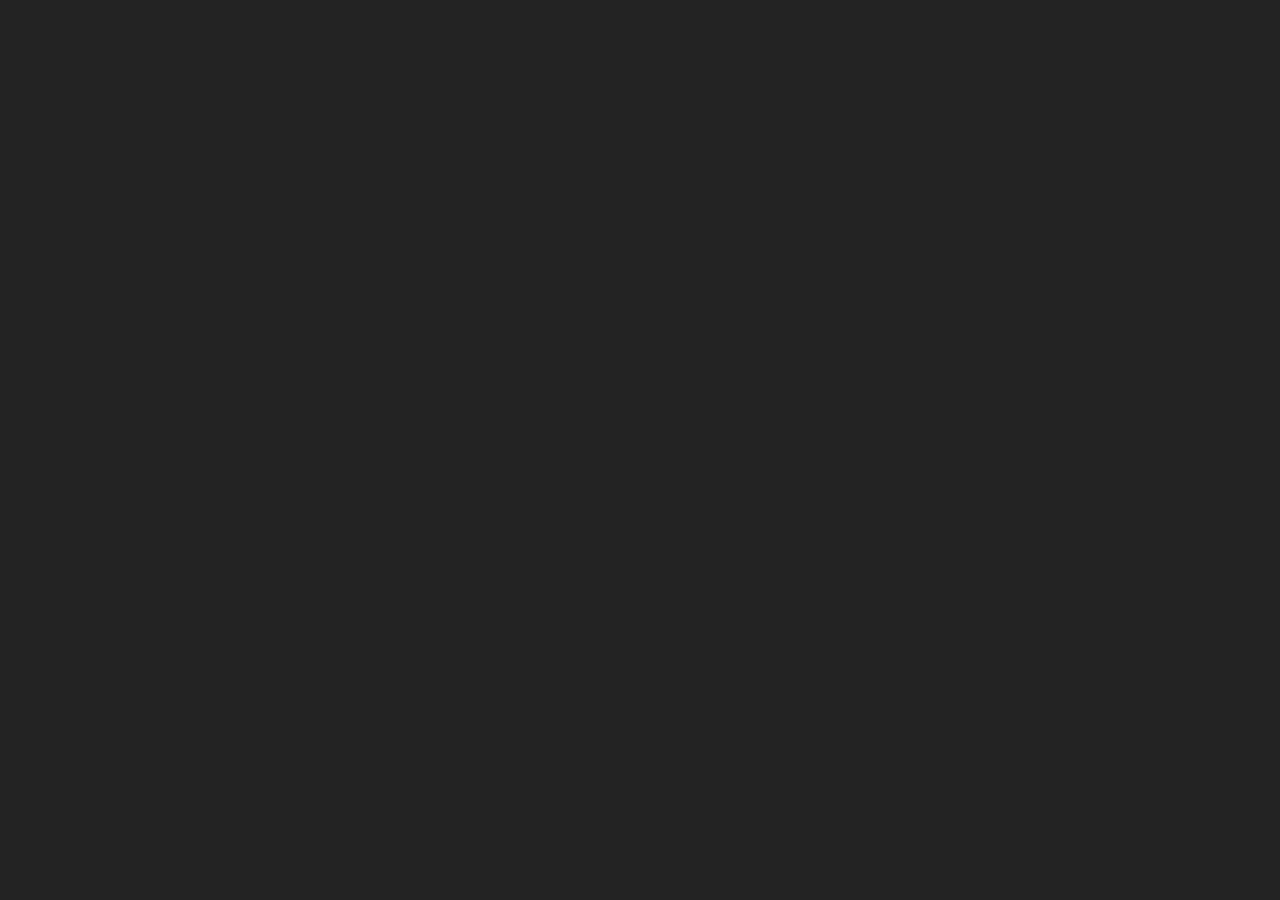
==== about.html @ d94a22a8 "TopNav" ====
<!doctype html>
<html lang="en">
  <head>
    <meta charset="UTF-8" />
    <meta name="viewport" content="width=device-width, initial-scale=1.0" />
    <title>Document</title>
    <link rel="stylesheet" href="style.css" />
  </head>
  <body></body>
</html>
---- style.css ----
body {
    background-color: #232323;
    font-family: "Fjalla One", sans-serif;
    font-weight: 400;
    font-style: normal;
}

.NavBtn {
    transition-duration: 500ms;
    color: #232323;
    background-color: #ffffff;
    width: 5vw;
    margin: 1vw;
    padding-top: 5%;
    padding-bottom: 5%;
    text-align: center;
    text-decoration: none;
    align-items: center;
    font-weight: bold;
}

.NavBtn:hover {
    background-color: #1f3576;
    color: white;
    margin-top: 1.7vh;
}

.NavBtn1 {
    rotate: -3deg;
}

.NavBtn2 {
    rotate: 3deg;
}

.NavBtn3 {
    rotate: -3deg;
}

.TopNav {
    margin-top: 4vh;
    position: sticky;
    display: flex;
    justify-content: right;
}

.NavBtns {
    margin-right: 3vw;
    display: flex;
    flex-flow: row;
}

.Logo-TL {
    width: 3.5vw;
    border-radius: 100%;
    position: relative;
    right: 68vw;
}
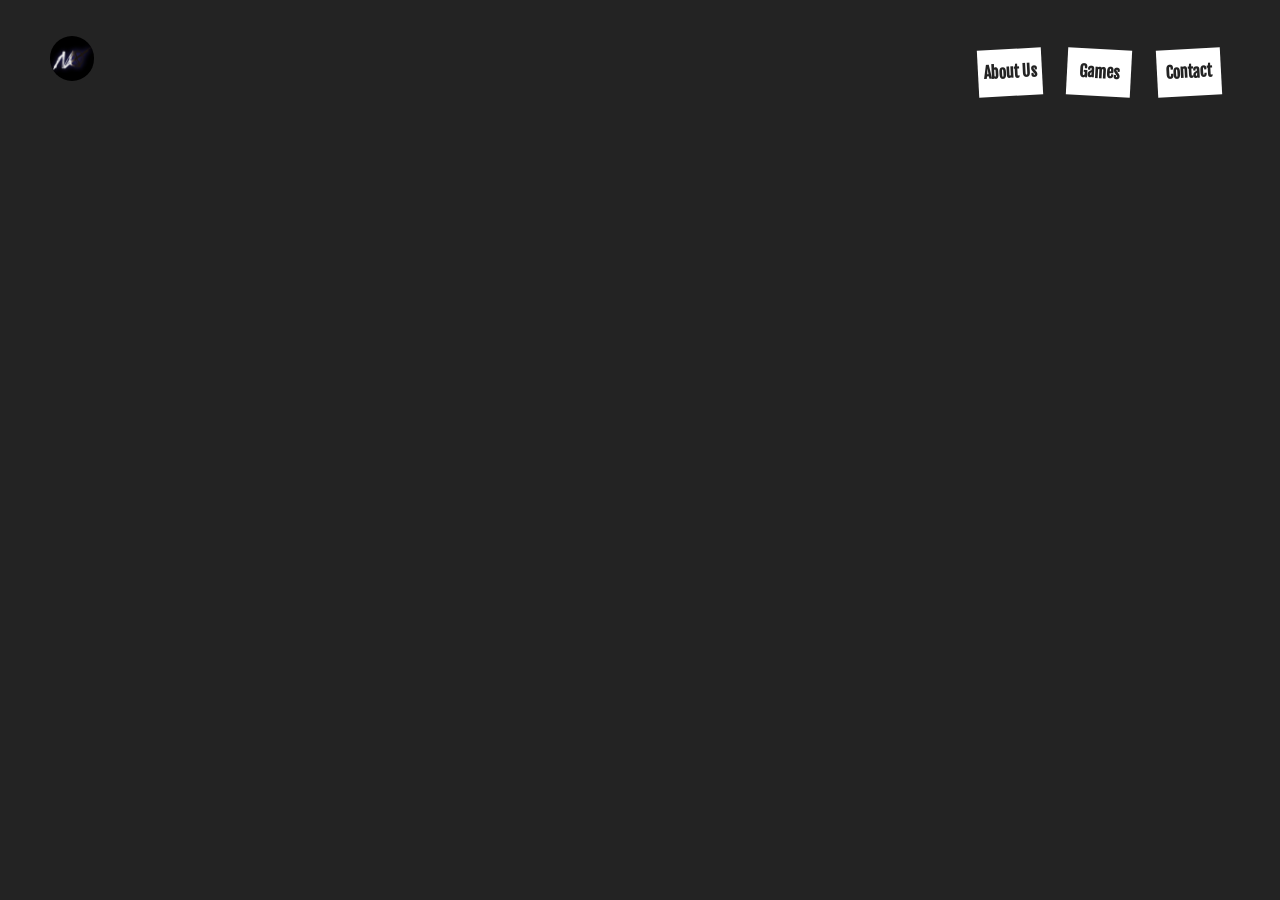
==== commit d1848818: "Font en titels toegevoegd" ====
--- a/about.html
+++ b/about.html
@@ -3,8 +3,23 @@
   <head>
     <meta charset="UTF-8" />
     <meta name="viewport" content="width=device-width, initial-scale=1.0" />
-    <title>Document</title>
+    <title>About Us</title>
     <link rel="stylesheet" href="style.css" />
+    <link rel="preconnect" href="https://fonts.googleapis.com" />
+    <link rel="preconnect" href="https://fonts.gstatic.com" crossorigin />
+    <link
+      href="https://fonts.googleapis.com/css2?family=Fjalla+One&display=swap"
+      rel="stylesheet"
+    />
   </head>
-  <body></body>
+  <body>
+    <div class="TopNav">
+      <a href="index.html"><img class="Logo-TL" src="Logo.jpg" /></a>
+      <div class="NavBtns">
+        <a class="NavBtn NavBtn1" href="about.html">About Us</a>
+        <a class="NavBtn NavBtn2" href="games.html">Games</a>
+        <a class="NavBtn NavBtn3" href="contact.html">Contact</a>
+      </div>
+    </div>
+  </body>
 </html>
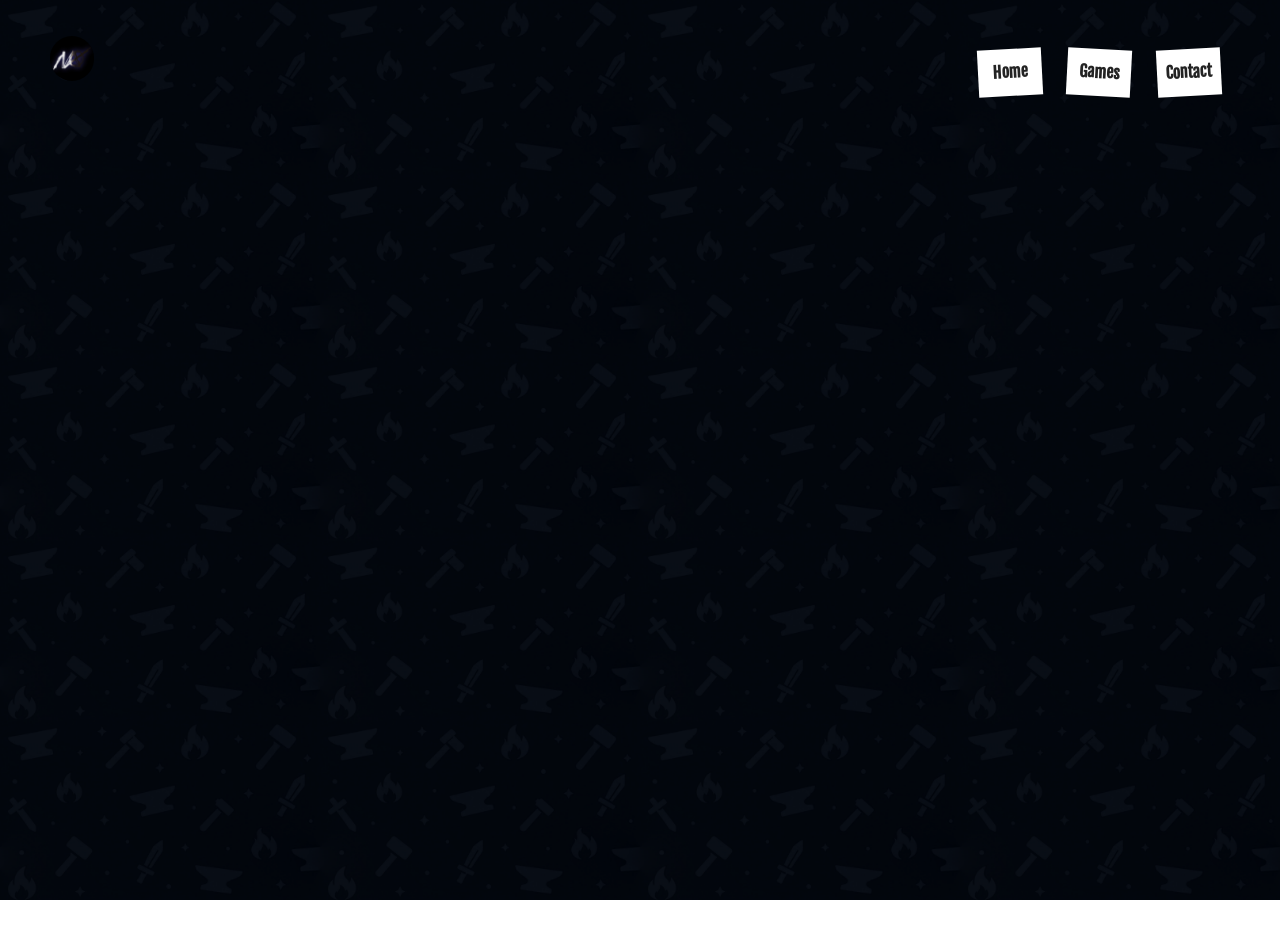
==== commit 75859774: "navbar fix" ====
--- a/about.html
+++ b/about.html
@@ -16,7 +16,7 @@
     <div class="TopNav">
       <a href="index.html"><img class="Logo-TL" src="Logo.jpg" /></a>
       <div class="NavBtns">
-        <a class="NavBtn NavBtn1" href="about.html">About Us</a>
+        <a class="NavBtn NavBtn1" href="index.html">Home</a>
         <a class="NavBtn NavBtn2" href="games.html">Games</a>
         <a class="NavBtn NavBtn3" href="contact.html">Contact</a>
       </div>
--- a/style.css
+++ b/style.css
@@ -1,8 +1,14 @@
 body {
-    background-color: #232323;
     font-family: "Fjalla One", sans-serif;
     font-weight: 400;
     font-style: normal;
+    max-width: 100%;
+    min-height: 100vh;
+    overflow-x: hidden;
+    background-image: url('wallpaper.png');
+    background-repeat: repeat;
+    background-size: 25%;
+    background-attachment: fixed;
 }
 
 .NavBtn {
@@ -55,4 +61,247 @@
     border-radius: 100%;
     position: relative;
     right: 68vw;
+}
+
+:root {
+  --blue: #1B4DE3;
+  --blue-bright: #1A59FF;
+  --blue-dark: #1A2C60;
+  --black: #000000;
+  --grey: #979DAA;
+}
+
+.games {
+  max-width: 1100px;
+  margin: 0 auto;
+  padding: 40px 20px 80px;
+  text-align: center;
+  font-family: "Fjalla One", sans-serif;
+   
+}
+
+.games-header {
+  margin-bottom: 32px;
+  font-family: "Fjalla One", sans-serif;
+    
+}
+
+.titel1 {
+  margin: 0 0 8px;
+  font-size: clamp(2rem, 5vw, 3.2rem);
+  color: #fff;
+   font-family: "Fjalla One", sans-serif;
+}
+
+.games-intro {
+  margin: 0;
+  color: var(--grey);
+}
+
+.game {
+  padding: 32px 24px 40px;
+  border-radius: 16px;
+  background: var(--blue-dark);
+}
+
+.titel2 {
+  margin: 0 0 24px;
+  font-size: clamp(1.6rem, 4vw, 2.2rem);
+  color: #fff;
+}
+
+.GameCover {
+  display: block;
+  width: min(100%, 1000px);
+  margin: 0 auto 32px;
+  border-radius: 12px;
+  border: 3px solid var(--blue-bright);
+}
+
+.game-info {
+  display: grid;
+  grid-template-columns: repeat(3, 1fr);
+  gap: 20px;
+   font-family: "Fjalla One", sans-serif;
+}
+
+.info-card {
+  padding: 24px 20px;
+  border-radius: 12px;
+  background: var(--black);
+  border-top: 4px solid var(--blue);
+  text-align: left;
+}
+
+.info-card h3 {
+  margin: 0 0 10px;
+  font-size: 1.15rem;
+  color: #fff;
+}
+
+.info-card p {
+  margin: 0;
+  line-height: 1.6;
+  color: var(--grey);
+}
+
+
+.MainLogo {
+    width: 13vw;
+    border-radius: 100%;
+    position: relative;
+    left: 43%;
+    top: 2vh;
+}
+
+.MainHeaderLogo {
+    text-align: center;
+    color: white;
+    position: relative;
+    font-size: 6em;
+    letter-spacing: 1%;
+    font-weight: bolder;
+    top: -8vh;
+}
+
+.MainTextLogo {
+    text-align: center;
+    color: white;
+    position: relative;
+    font-size: 3em;
+    letter-spacing: 20%;
+    top: -18vh; 
+    font-weight: 100;
+}
+
+.MainSticker {
+    font-size: 1.2em;
+    position: relative;
+    background-color: white;
+    width: 35vw;
+    text-align: center;
+    height: 12vh;
+    justify-content: center;
+    display: flex;
+    align-items: center;
+    left: 32vw;
+    top: -20vh;
+    rotate: 2deg;
+    clip-path: polygon(0 0, 95% 0, 100% 100%, 5% 100%);
+}
+
+.Logo-BM {
+    width: 10vw;
+    border-radius: 100%;
+    position: relative;
+    left: 44%;
+    top: 2vh;
+    border: #ffffff;
+    border-style: outset;
+}
+
+.FooterHeaderLogo {
+    text-align: center;
+    color: white;
+    position: relative;
+    font-size: 4em;
+    letter-spacing: 1%;
+    font-weight: bolder;
+    top: -5.5vh;
+}
+
+.FooterTextLogo {
+    text-align: center;
+    color: white;
+    position: relative;
+    font-size: 2em;
+    letter-spacing: 20%;
+    top: -11vh; 
+    font-weight: 100;
+}
+
+.FooterBtn {
+    transition-duration: 500ms;
+    color: #232323;
+    background-color: #ffffff;
+    width: 5vw;
+    margin: 1vw;
+    padding-top: 1%;
+    padding-bottom: 1%;
+    text-align: center;
+    text-decoration: none;
+    align-items: center;
+    font-weight: bold;
+}
+
+.FooterBtn:hover {
+    background-color: #1f3576;
+    color: white;
+    margin-top: 1.7vh;
+}
+
+.FooterBtn1 {
+    rotate: -3deg;
+}
+
+.FooterBtn2 {
+    rotate: 3deg;
+}
+
+.FooterBtn3 {
+    rotate: -3deg;
+}
+
+.FooterBtns {
+    top: -15vh;
+    left: 38.5%;
+    position: relative;
+    display: flex;
+    flex-flow: row;
+}
+
+.FooterText {
+    text-align: center;
+    color: white;
+    position: relative;
+    font-size: 1em;
+    letter-spacing: 20%;
+    top: -11vh; 
+    font-weight: 100;
+}
+
+.CheckOut {
+    position: relative;
+    top: -10vh;
+    background-color: #414141;
+    width: 100%;
+    height: 100vh;
+    justify-content: center;
+}
+
+.CheckOutHeader {
+    text-align: center;
+    color: white;
+    position: relative;
+    font-size: 6em;
+    letter-spacing: 1%;
+    font-weight: bolder;
+    top: 5vh;
+}
+
+.CheckOutImg {
+    width: 50vw;
+    transition: 500ms;
+    position: relative;
+    left: 24%;
+    z-index: 1;
+    border-color: white;
+    border-width: 5px;
+    border-style: solid;
+}
+
+.CheckOutImg:hover {
+    border-color: rgb(255, 228, 132);
+    border-width: 5px;
+    border-style: solid;
 }
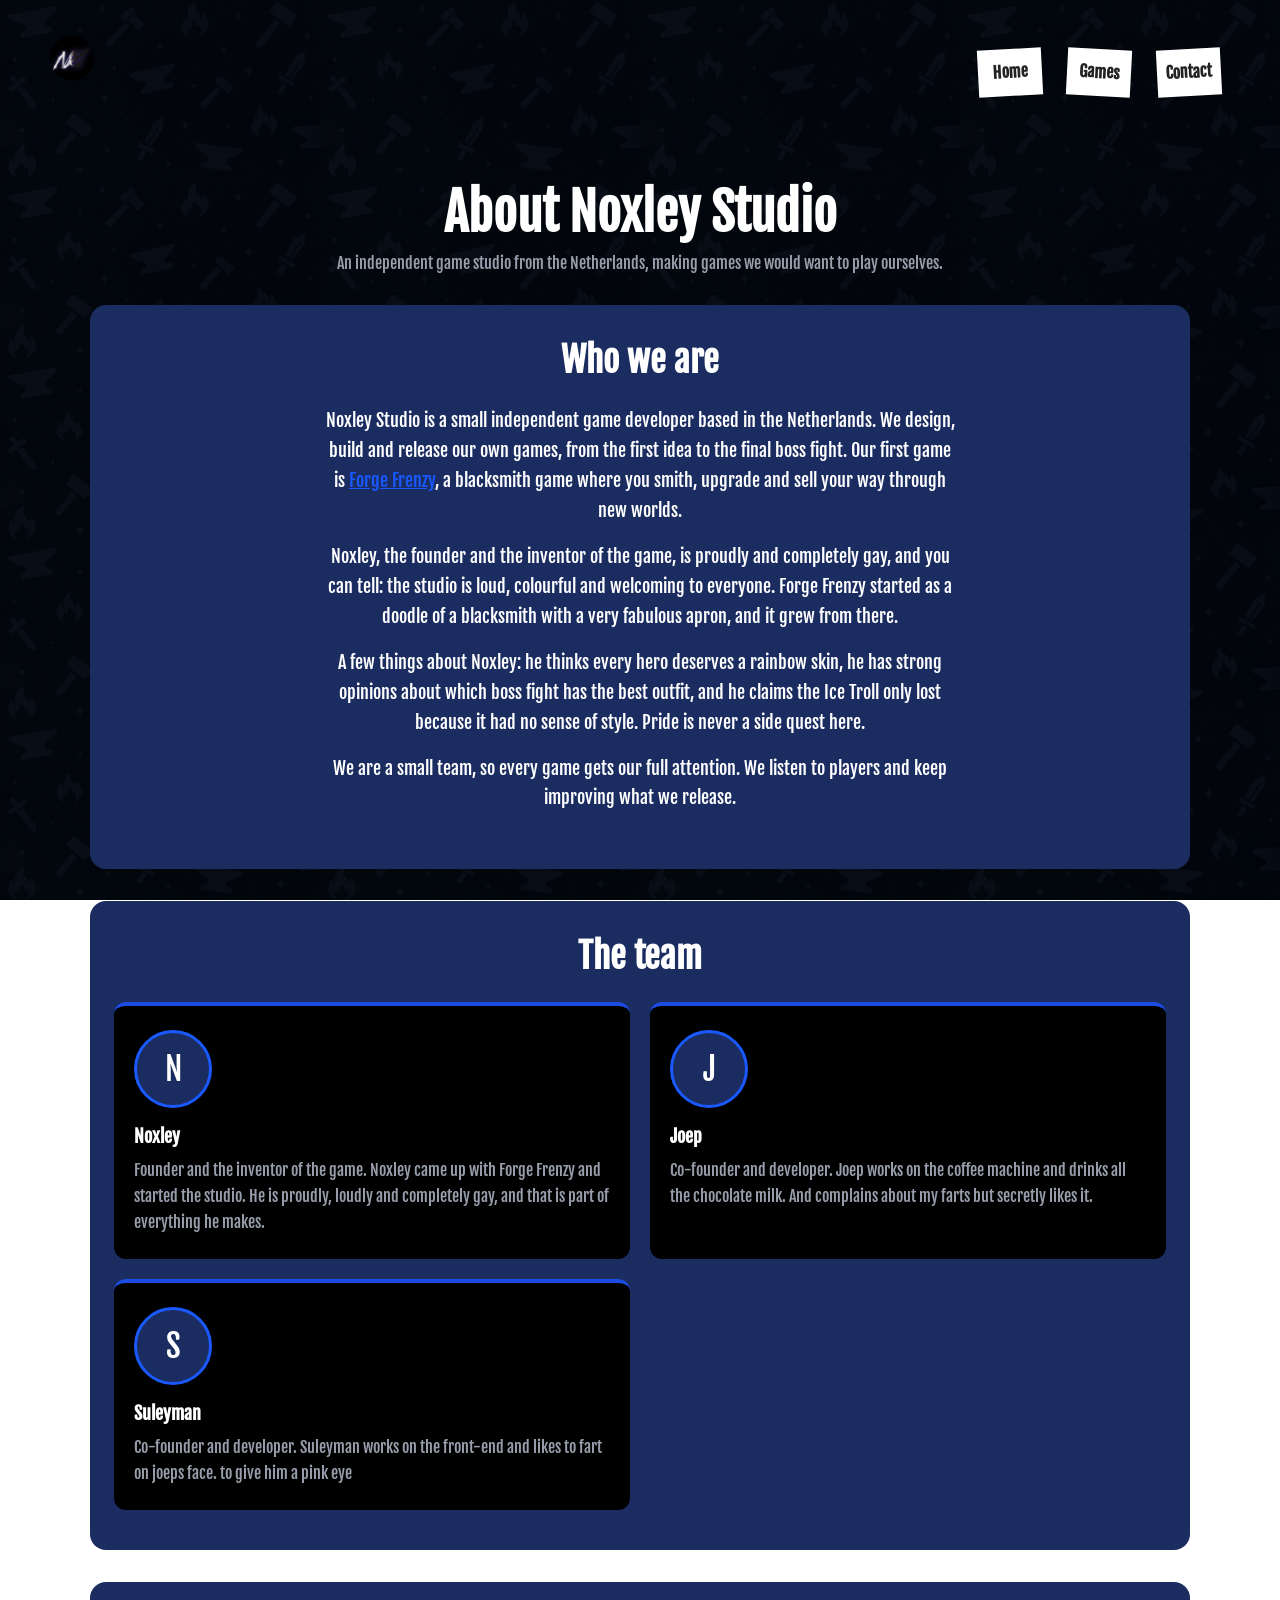
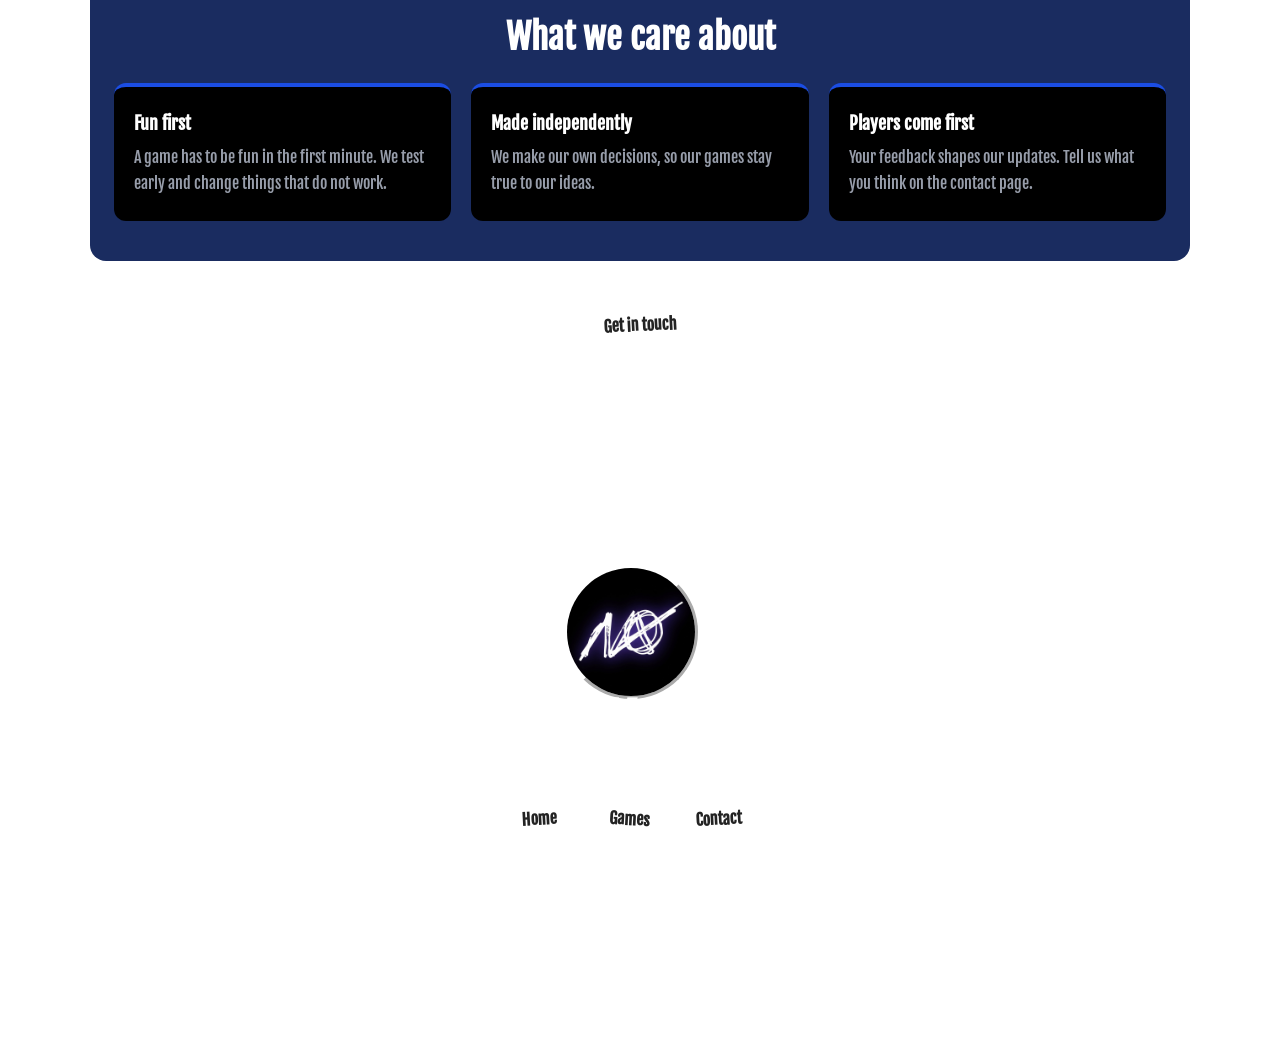
==== commit eccc7b52: "about us" ====
--- a/about.html
+++ b/about.html
@@ -5,6 +5,7 @@
     <meta name="viewport" content="width=device-width, initial-scale=1.0" />
     <title>About Us</title>
     <link rel="stylesheet" href="style.css" />
+    <link rel="stylesheet" href="about.css" />
     <link rel="preconnect" href="https://fonts.googleapis.com" />
     <link rel="preconnect" href="https://fonts.gstatic.com" crossorigin />
     <link
@@ -21,5 +22,117 @@
         <a class="NavBtn NavBtn3" href="contact.html">Contact</a>
       </div>
     </div>
+
+    <main class="about">
+      <header class="games-header">
+        <h1 class="titel1">About Noxley Studio</h1>
+        <p class="games-intro">
+          An independent game studio from the Netherlands, making games we
+          would want to play ourselves.
+        </p>
+      </header>
+
+      <section class="game">
+        <h2 class="titel2">Who we are</h2>
+        <p class="about-text">
+          Noxley Studio is a small independent game developer based in the
+          Netherlands. We design, build and release our own games, from the
+          first idea to the final boss fight. Our first game is
+          <a class="about-link" href="games.html">Forge Frenzy</a>, a
+          blacksmith game where you smith, upgrade and sell your way through
+          new worlds.
+        </p>
+        <p class="about-text">
+          Noxley, the founder and the inventor of the game, is proudly and
+          completely gay, and you can tell: the studio is loud, colourful and
+          welcoming to everyone. Forge Frenzy started as a doodle of a
+          blacksmith with a very fabulous apron, and it grew from there.
+        </p>
+        <p class="about-text">
+          A few things about Noxley: he thinks every hero deserves a rainbow
+          skin, he has strong opinions about which boss fight has the best
+          outfit, and he claims the Ice Troll only lost because it had no
+          sense of style. Pride is never a side quest here.
+        </p>
+        <p class="about-text">
+          We are a small team, so every game gets our full attention. We
+          listen to players and keep improving what we release.
+        </p>
+      </section>
+
+      <section class="game about-team">
+        <h2 class="titel2">The team</h2>
+        <div class="team-grid">
+          <article class="info-card">
+            <div class="avatar">N</div>
+            <h3>Noxley</h3>
+            <p>
+              Founder and the inventor of the game. Noxley came up with
+              Forge Frenzy and started the studio. He is proudly, loudly and
+              completely gay, and that is part of everything he makes.
+            </p>
+          </article>
+          <article class="info-card">
+            <div class="avatar">J</div>
+            <h3>Joep</h3>
+            <p>
+              Co-founder and developer. Joep works on the coffee machine and drinks all the chocolate milk.
+              And complains about my farts but secretly likes it.
+            </p>
+          </article>
+          <article class="info-card">
+            <div class="avatar">S</div>
+            <h3>Suleyman</h3>
+            <p>
+              Co-founder and developer. Suleyman works on the front-end and likes to fart on joeps face.
+              to give him a pink eye
+            </p>
+          </article>
+        </div>
+      </section>
+
+      <section class="game about-values">
+        <h2 class="titel2">What we care about</h2>
+        <div class="game-info">
+          <article class="info-card">
+            <h3>Fun first</h3>
+            <p>
+              A game has to be fun in the first minute. We test early and
+              change things that do not work.
+            </p>
+          </article>
+          <article class="info-card">
+            <h3>Made independently</h3>
+            <p>
+              We make our own decisions, so our games stay true to our ideas.
+            </p>
+          </article>
+          <article class="info-card">
+            <h3>Players come first</h3>
+            <p>
+              Your feedback shapes our updates. Tell us what you think on the
+              contact page.
+            </p>
+          </article>
+        </div>
+      </section>
+
+      <a class="about-cta" href="contact.html">Get in touch</a>
+    </main>
+
+    <div class="Footer">
+      <a><img class="Logo-BM" src="LogoHD.jpg" /></a>
+      <h1 class="FooterHeaderLogo">noxley studio</h1>
+      <h2 class="FooterTextLogo">games</h2>
+      <div class="FooterBtns">
+        <a class="FooterBtn FooterBtn1" href="index.html">Home</a>
+        <a class="FooterBtn FooterBtn2" href="games.html">Games</a>
+        <a class="FooterBtn FooterBtn3" href="contact.html">Contact</a>
+      </div>
+      <h2 class="FooterText">
+        Website Made By<br />
+        Joep & Suleyman
+      </h2>
+    </div>
   </body>
-</html>
+</html>
--- a/style.css
+++ b/style.css
@@ -304,4 +304,81 @@
     border-color: rgb(255, 228, 132);
     border-width: 5px;
     border-style: solid;
+}
+
+/* about me stukje sprunki en damian */
+
+
+
+.about {
+  max-width: 1100px;
+  margin: 8vh auto 0;
+  padding: 0 20px 22vh;
+  text-align: center;
+  font-family: "Fjalla One", sans-serif;
+}
+
+.about .game {
+  margin-bottom: 32px;
+}
+
+.about-text {
+  max-width: 70ch;
+  margin: 0 auto 16px;
+  line-height: 1.7;
+  font-size: 1.1rem;
+  color: #fff;
+}
+
+.about-link {
+  color: var(--blue-bright);
+  text-decoration: underline;
+}
+
+.about-link:hover {
+  color: #fff;
+}
+
+.team-grid {
+  display: grid;
+  grid-template-columns: repeat(2, 1fr);
+  gap: 20px;
+}
+
+.avatar {
+  display: flex;
+  align-items: center;
+  justify-content: center;
+  width: 72px;
+  height: 72px;
+  margin-bottom: 16px;
+  border-radius: 100%;
+  border: 3px solid var(--blue-bright);
+  background: var(--blue-dark);
+  color: #fff;
+  font-size: 2rem;
+}
+
+.about-cta {
+  display: inline-block;
+  margin-top: 8px;
+  padding: 14px 32px;
+  background: #fff;
+  color: #232323;
+  font-weight: bold;
+  text-decoration: none;
+  rotate: -3deg;
+  transition: 500ms;
+}
+
+.about-cta:hover {
+  background: #1f3576;
+  color: #fff;
+}
+
+@media (max-width: 800px) {
+  .team-grid,
+  .about .game-info {
+    grid-template-columns: 1fr;
+  }
 }
